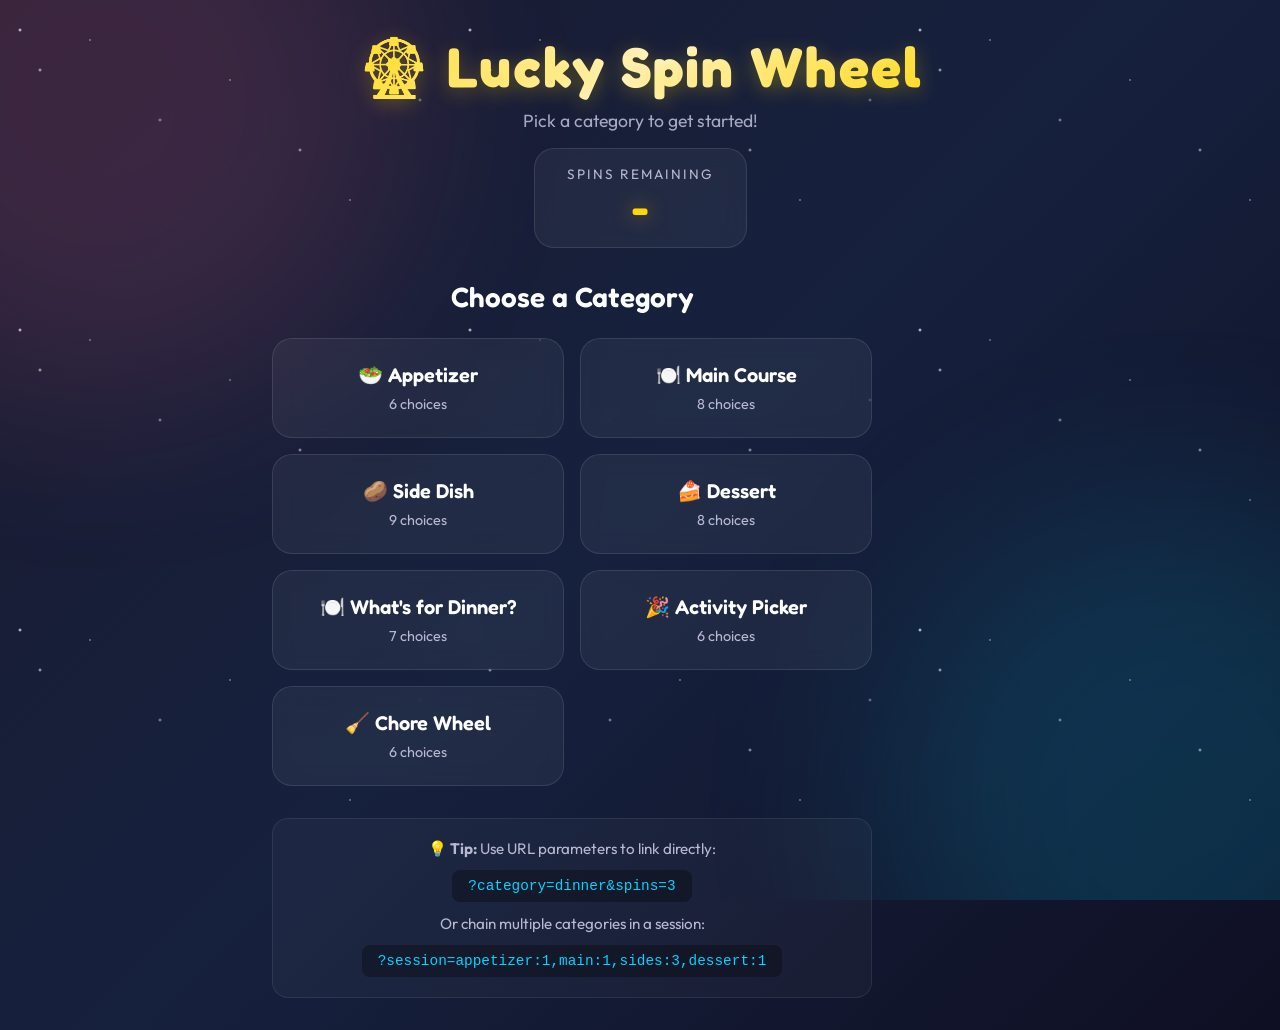
==== index.html @ d45cd981 "initial version Initial commit" ====
<!DOCTYPE html>
<html lang="en">
<head>
    <meta charset="UTF-8">
    <meta name="viewport" content="width=device-width, initial-scale=1.0">
    <title>🎡 Lucky Spin Wheel</title>
    <link rel="stylesheet" href="styles.css">
    <link href="https://fonts.googleapis.com/css2?family=Fredoka:wght@400;600;700&family=Outfit:wght@400;600&display=swap" rel="stylesheet">
</head>
<body>
    <div class="background-effects">
        <div class="spotlight spotlight-1"></div>
        <div class="spotlight spotlight-2"></div>
        <div class="stars"></div>
    </div>

    <div class="container">
        <header class="header">
            <h1 class="title" id="pageTitle">🎡 Lucky Spin Wheel</h1>
            <p class="subtitle" id="subtitle">Loading...</p>
            <div class="spin-counter">
                <span class="counter-label">Spins Remaining</span>
                <span class="counter-value" id="spinsRemaining">0</span>
            </div>
        </header>

        <!-- Category Selector (shown when no category specified) -->
        <div class="category-selector" id="categorySelector">
            <h2 class="selector-title">Choose a Category</h2>
            <div class="category-grid" id="categoryGrid"></div>
            <div class="url-hint">
                <p>💡 <strong>Tip:</strong> Use URL parameters to link directly:</p>
                <code>?category=dinner&spins=3</code>
                <p style="margin-top: 0.75rem;">Or chain multiple categories in a session:</p>
                <code>?session=appetizer:1,main:1,sides:3,dessert:1</code>
            </div>
        </div>

        <main class="main-content">
            <div class="wheel-stage">
                <div class="wheel-pointer">▼</div>
                <div class="wheel-frame">
                    <div class="wheel-glow"></div>
                    <canvas id="wheelCanvas" width="400" height="400"></canvas>
                    <div class="wheel-center">
                        <span class="center-text">SPIN!</span>
                    </div>
                </div>
            </div>

            <div class="controls">
                <button class="spin-button" id="spinBtn" disabled>
                    <span class="btn-icon">🎰</span>
                    <span class="btn-text">SPIN THE WHEEL!</span>
                </button>
                <button class="reset-button" id="resetBtn">
                    <span>🔄 Reset Game</span>
                </button>
            </div>

            <div class="results-panel" id="resultsPanel">
                <h2 class="results-title">🏆 Your Choices</h2>
                <div class="results-list" id="resultsList"></div>
            </div>
        </main>

        <!-- Winner Celebration Overlay -->
        <div class="celebration-overlay" id="celebrationOverlay">
            <div class="celebration-content">
                <div class="confetti-container" id="confettiContainer"></div>
                <div class="winner-card" id="winnerCard">
                    <div class="winner-icon" id="winnerIcon">🎉</div>
                    <h2 class="winner-title" id="winnerTitle">WINNER!</h2>
                    <p class="winner-name" id="winnerName"></p>
                    <div class="winner-buttons">
                        <button class="spin-again-btn" id="spinAgainBtn">🔄 Spin Again</button>
                        <button class="continue-btn" id="continueBtn">Continue</button>
                    </div>
                </div>
            </div>
        </div>

        <!-- Final Results Overlay -->
        <div class="final-overlay" id="finalOverlay">
            <div class="final-content">
                <div class="trophy-animation">🏆</div>
                <h2 class="final-title">All Spins Complete!</h2>
                <div class="final-results" id="finalResults"></div>
                <button class="play-again-btn" id="playAgainBtn">🎡 Play Again</button>
            </div>
        </div>
    </div>

    <script src="wheel.js"></script>
</body>
</html>
---- styles.css ----
/* ===== CSS Variables ===== */
:root {
    --bg-primary: #1a1a2e;
    --bg-secondary: #16213e;
    --accent-gold: #ffd700;
    --accent-pink: #ff6b9d;
    --accent-cyan: #00d4ff;
    --text-primary: #ffffff;
    --text-secondary: #b8b8d1;
    --shadow-glow: 0 0 40px rgba(255, 215, 0, 0.4);
    --shadow-soft: 0 10px 40px rgba(0, 0, 0, 0.4);
}

/* ===== Reset & Base ===== */
*, *::before, *::after {
    margin: 0;
    padding: 0;
    box-sizing: border-box;
}

body {
    font-family: 'Outfit', sans-serif;
    background: linear-gradient(135deg, var(--bg-primary) 0%, var(--bg-secondary) 50%, #0f0f23 100%);
    min-height: 100vh;
    color: var(--text-primary);
    overflow-x: hidden;
}

/* ===== Background Effects ===== */
.background-effects {
    position: fixed;
    inset: 0;
    pointer-events: none;
    overflow: hidden;
    z-index: 0;
}

.spotlight {
    position: absolute;
    width: 600px;
    height: 600px;
    border-radius: 50%;
    filter: blur(100px);
    opacity: 0.15;
    animation: float 8s ease-in-out infinite;
}

.spotlight-1 {
    background: var(--accent-pink);
    top: -200px;
    left: -200px;
    animation-delay: 0s;
}

.spotlight-2 {
    background: var(--accent-cyan);
    bottom: -200px;
    right: -200px;
    animation-delay: -4s;
}

@keyframes float {
    0%, 100% { transform: translate(0, 0) scale(1); }
    50% { transform: translate(50px, 30px) scale(1.1); }
}

.stars {
    position: absolute;
    inset: 0;
    background-image: 
        radial-gradient(2px 2px at 20px 30px, white, transparent),
        radial-gradient(2px 2px at 40px 70px, rgba(255,255,255,0.8), transparent),
        radial-gradient(1px 1px at 90px 40px, white, transparent),
        radial-gradient(2px 2px at 160px 120px, rgba(255,255,255,0.6), transparent),
        radial-gradient(1px 1px at 230px 80px, white, transparent),
        radial-gradient(2px 2px at 300px 150px, rgba(255,255,255,0.7), transparent),
        radial-gradient(1px 1px at 350px 200px, white, transparent),
        radial-gradient(2px 2px at 420px 100px, rgba(255,255,255,0.5), transparent);
    background-size: 450px 300px;
    animation: twinkle 5s ease-in-out infinite alternate;
}

@keyframes twinkle {
    0% { opacity: 0.3; }
    100% { opacity: 0.7; }
}

/* ===== Container ===== */
.container {
    position: relative;
    z-index: 1;
    max-width: 800px;
    margin: 0 auto;
    padding: 2rem;
    min-height: 100vh;
    display: flex;
    flex-direction: column;
}

/* ===== Header ===== */
.header {
    text-align: center;
    margin-bottom: 2rem;
}

.title {
    font-family: 'Fredoka', sans-serif;
    font-size: clamp(2rem, 6vw, 3.5rem);
    font-weight: 700;
    background: linear-gradient(135deg, var(--accent-gold) 0%, #fff5cc 50%, var(--accent-gold) 100%);
    -webkit-background-clip: text;
    background-clip: text;
    color: transparent;
    text-shadow: 0 4px 20px rgba(255, 215, 0, 0.3);
    animation: shimmer 3s ease-in-out infinite;
    letter-spacing: 2px;
}

@keyframes shimmer {
    0%, 100% { filter: brightness(1); }
    50% { filter: brightness(1.2); }
}

.subtitle {
    font-size: 1.1rem;
    color: var(--text-secondary);
    margin-top: 0.5rem;
    opacity: 0.9;
}

.spin-counter {
    display: inline-flex;
    flex-direction: column;
    align-items: center;
    background: rgba(255, 255, 255, 0.05);
    backdrop-filter: blur(10px);
    border: 1px solid rgba(255, 255, 255, 0.1);
    border-radius: 20px;
    padding: 1rem 2rem;
    margin-top: 1rem;
}

.counter-label {
    font-size: 0.85rem;
    color: var(--text-secondary);
    text-transform: uppercase;
    letter-spacing: 2px;
}

.counter-value {
    font-family: 'Fredoka', sans-serif;
    font-size: 2.5rem;
    font-weight: 700;
    color: var(--accent-gold);
    text-shadow: 0 0 20px rgba(255, 215, 0, 0.5);
}

/* ===== Main Content ===== */
.main-content {
    flex: 1;
    display: flex;
    flex-direction: column;
    align-items: center;
    gap: 2rem;
}

/* ===== Wheel Stage ===== */
.wheel-stage {
    position: relative;
    display: flex;
    justify-content: center;
    align-items: center;
}

.wheel-pointer {
    position: absolute;
    top: -20px;
    left: 50%;
    transform: translateX(-50%);
    font-size: 3rem;
    color: var(--accent-gold);
    filter: drop-shadow(0 4px 8px rgba(0, 0, 0, 0.5));
    z-index: 10;
    animation: bounce 1s ease-in-out infinite;
    transform-origin: center bottom;
}

.wheel-pointer.flick {
    animation: flick 0.08s ease-out;
}

@keyframes flick {
    0% { transform: translateX(-50%) rotate(0deg); }
    50% { transform: translateX(-50%) rotate(15deg); }
    100% { transform: translateX(-50%) rotate(0deg); }
}

@keyframes bounce {
    0%, 100% { transform: translateX(-50%) translateY(0); }
    50% { transform: translateX(-50%) translateY(5px); }
}

.wheel-frame {
    position: relative;
    width: 400px;
    height: 400px;
    border-radius: 50%;
    padding: 15px;
    background: linear-gradient(135deg, #3d3d5c 0%, #1a1a2e 100%);
    box-shadow: 
        var(--shadow-soft),
        inset 0 2px 10px rgba(255, 255, 255, 0.1),
        0 0 0 8px rgba(255, 215, 0, 0.3),
        0 0 60px rgba(255, 215, 0, 0.2);
}

.wheel-glow {
    position: absolute;
    inset: -20px;
    border-radius: 50%;
    background: radial-gradient(circle, rgba(255, 215, 0, 0.1) 0%, transparent 70%);
    pointer-events: none;
}

#wheelCanvas {
    border-radius: 50%;
    transition: transform 0.1s ease-out;
}

.wheel-center {
    position: absolute;
    top: 50%;
    left: 50%;
    transform: translate(-50%, -50%);
    width: 60px;
    height: 60px;
    border-radius: 50%;
    background: linear-gradient(135deg, var(--accent-gold) 0%, #ffed4a 50%, var(--accent-gold) 100%);
    display: flex;
    align-items: center;
    justify-content: center;
    box-shadow: 
        0 4px 20px rgba(0, 0, 0, 0.3),
        inset 0 2px 10px rgba(255, 255, 255, 0.5);
    z-index: 5;
    cursor: pointer;
    transition: transform 0.2s ease, box-shadow 0.2s ease;
}

.wheel-center:hover {
    transform: translate(-50%, -50%) scale(1.08);
    box-shadow: 
        0 6px 25px rgba(0, 0, 0, 0.4),
        inset 0 2px 10px rgba(255, 255, 255, 0.5),
        0 0 20px rgba(255, 215, 0, 0.4);
}

.wheel-center:active {
    transform: translate(-50%, -50%) scale(0.95);
}

.center-text {
    font-family: 'Fredoka', sans-serif;
    font-weight: 700;
    font-size: 0.75rem;
    color: var(--bg-primary);
    text-transform: uppercase;
    letter-spacing: 1px;
    user-select: none;
}

/* ===== Controls ===== */
.controls {
    display: flex;
    flex-direction: column;
    align-items: center;
    gap: 1rem;
}

.spin-button {
    display: flex;
    align-items: center;
    gap: 0.75rem;
    padding: 1.25rem 3rem;
    font-family: 'Fredoka', sans-serif;
    font-size: 1.5rem;
    font-weight: 700;
    color: var(--bg-primary);
    background: linear-gradient(135deg, var(--accent-gold) 0%, #ffed4a 50%, var(--accent-gold) 100%);
    border: none;
    border-radius: 60px;
    cursor: pointer;
    box-shadow: 
        0 8px 30px rgba(255, 215, 0, 0.4),
        inset 0 2px 10px rgba(255, 255, 255, 0.5);
    transition: all 0.3s ease;
    text-transform: uppercase;
    letter-spacing: 2px;
}

.spin-button:hover:not(:disabled) {
    transform: translateY(-3px) scale(1.02);
    box-shadow: 
        0 12px 40px rgba(255, 215, 0, 0.5),
        inset 0 2px 10px rgba(255, 255, 255, 0.5);
}

.spin-button:active:not(:disabled) {
    transform: translateY(0) scale(0.98);
}

.spin-button:disabled {
    opacity: 0.5;
    cursor: not-allowed;
    animation: none;
}

.spin-button:not(:disabled) {
    animation: pulse-glow 2s ease-in-out infinite;
}

@keyframes pulse-glow {
    0%, 100% { box-shadow: 0 8px 30px rgba(255, 215, 0, 0.4), inset 0 2px 10px rgba(255, 255, 255, 0.5); }
    50% { box-shadow: 0 8px 50px rgba(255, 215, 0, 0.6), inset 0 2px 10px rgba(255, 255, 255, 0.5); }
}

.btn-icon {
    font-size: 1.75rem;
}

.reset-button {
    padding: 0.75rem 1.5rem;
    font-family: 'Outfit', sans-serif;
    font-size: 1rem;
    font-weight: 600;
    color: var(--text-secondary);
    background: rgba(255, 255, 255, 0.05);
    border: 1px solid rgba(255, 255, 255, 0.1);
    border-radius: 30px;
    cursor: pointer;
    transition: all 0.3s ease;
}

.reset-button:hover {
    background: rgba(255, 255, 255, 0.1);
    color: var(--text-primary);
    border-color: rgba(255, 255, 255, 0.2);
}

/* ===== Results Panel ===== */
.results-panel {
    width: 100%;
    max-width: 500px;
    background: rgba(255, 255, 255, 0.03);
    backdrop-filter: blur(10px);
    border: 1px solid rgba(255, 255, 255, 0.08);
    border-radius: 24px;
    padding: 1.5rem;
    margin-top: 1rem;
}

.results-title {
    font-family: 'Fredoka', sans-serif;
    font-size: 1.5rem;
    font-weight: 600;
    color: var(--accent-gold);
    text-align: center;
    margin-bottom: 1rem;
}

.results-list {
    display: flex;
    flex-wrap: wrap;
    gap: 0.75rem;
    justify-content: center;
    min-height: 50px;
}

.result-item {
    display: flex;
    align-items: center;
    gap: 0.5rem;
    padding: 0.6rem 1rem;
    background: rgba(255, 255, 255, 0.08);
    border-radius: 30px;
    font-size: 0.95rem;
    animation: pop-in 0.4s cubic-bezier(0.68, -0.55, 0.265, 1.55);
    border: 1px solid rgba(255, 255, 255, 0.1);
}

.result-item.prize {
    background: linear-gradient(135deg, rgba(255, 215, 0, 0.15) 0%, rgba(255, 215, 0, 0.05) 100%);
    border-color: rgba(255, 215, 0, 0.3);
}

.result-item.non-prize {
    background: rgba(150, 150, 150, 0.1);
    border-color: rgba(150, 150, 150, 0.2);
}

.result-icon {
    font-size: 1.2rem;
}

@keyframes pop-in {
    0% { transform: scale(0); opacity: 0; }
    100% { transform: scale(1); opacity: 1; }
}

/* ===== Celebration Overlay ===== */
.celebration-overlay {
    position: fixed;
    inset: 0;
    background: rgba(0, 0, 0, 0.8);
    display: flex;
    align-items: center;
    justify-content: center;
    z-index: 100;
    opacity: 0;
    visibility: hidden;
    transition: all 0.3s ease;
}

.celebration-overlay.active {
    opacity: 1;
    visibility: visible;
}

.celebration-content {
    position: relative;
    width: 100%;
    height: 100%;
    display: flex;
    align-items: center;
    justify-content: center;
}

.confetti-container {
    position: absolute;
    inset: 0;
    pointer-events: none;
    overflow: hidden;
}

.confetti {
    position: absolute;
    width: 10px;
    height: 10px;
    top: -20px;
    animation: confetti-fall 3s linear forwards;
}

@keyframes confetti-fall {
    0% {
        transform: translateY(0) rotate(0deg);
        opacity: 1;
    }
    100% {
        transform: translateY(100vh) rotate(720deg);
        opacity: 0;
    }
}

.winner-card {
    background: linear-gradient(135deg, var(--bg-secondary) 0%, var(--bg-primary) 100%);
    border: 2px solid rgba(255, 215, 0, 0.3);
    border-radius: 32px;
    padding: 3rem;
    text-align: center;
    box-shadow: 
        0 20px 60px rgba(0, 0, 0, 0.5),
        0 0 100px rgba(255, 215, 0, 0.2);
    animation: card-pop 0.5s cubic-bezier(0.68, -0.55, 0.265, 1.55);
    max-width: 400px;
    margin: 1rem;
}

@keyframes card-pop {
    0% { transform: scale(0.5); opacity: 0; }
    100% { transform: scale(1); opacity: 1; }
}

.winner-icon {
    font-size: 5rem;
    margin-bottom: 1rem;
    animation: bounce-icon 0.6s ease-in-out infinite alternate;
}

@keyframes bounce-icon {
    0% { transform: scale(1) rotate(-5deg); }
    100% { transform: scale(1.1) rotate(5deg); }
}

.winner-card.non-prize .winner-icon {
    animation: wobble 0.5s ease-in-out;
}

@keyframes wobble {
    0%, 100% { transform: rotate(0); }
    25% { transform: rotate(-10deg); }
    75% { transform: rotate(10deg); }
}

.winner-title {
    font-family: 'Fredoka', sans-serif;
    font-size: 2.5rem;
    font-weight: 700;
    background: linear-gradient(135deg, var(--accent-gold) 0%, #fff5cc 100%);
    -webkit-background-clip: text;
    background-clip: text;
    color: transparent;
    margin-bottom: 0.5rem;
}

.winner-card.non-prize .winner-title {
    background: linear-gradient(135deg, #a0a0a0 0%, #d0d0d0 100%);
    -webkit-background-clip: text;
    background-clip: text;
}

.winner-name {
    font-family: 'Fredoka', sans-serif;
    font-size: 1.75rem;
    font-weight: 600;
    color: var(--text-primary);
    margin-bottom: 2rem;
}

.winner-buttons {
    display: flex;
    gap: 1rem;
    justify-content: center;
    flex-wrap: wrap;
}

.spin-again-btn {
    display: none;
    padding: 1rem 2rem;
    font-family: 'Fredoka', sans-serif;
    font-size: 1rem;
    font-weight: 600;
    color: var(--text-primary);
    background: rgba(255, 255, 255, 0.1);
    border: 2px solid rgba(255, 255, 255, 0.3);
    border-radius: 40px;
    cursor: pointer;
    transition: all 0.3s ease;
}

.spin-again-btn.visible {
    display: block;
}

.spin-again-btn:hover {
    background: rgba(255, 255, 255, 0.2);
    border-color: rgba(255, 255, 255, 0.5);
    transform: translateY(-2px);
}

.continue-btn {
    padding: 1rem 2.5rem;
    font-family: 'Fredoka', sans-serif;
    font-size: 1.1rem;
    font-weight: 600;
    color: var(--bg-primary);
    background: linear-gradient(135deg, var(--accent-gold) 0%, #ffed4a 100%);
    border: none;
    border-radius: 40px;
    cursor: pointer;
    transition: all 0.3s ease;
    box-shadow: 0 4px 20px rgba(255, 215, 0, 0.3);
}

.continue-btn:hover {
    transform: translateY(-2px);
    box-shadow: 0 6px 30px rgba(255, 215, 0, 0.4);
}

/* ===== Final Overlay ===== */
.final-overlay {
    position: fixed;
    inset: 0;
    background: rgba(0, 0, 0, 0.9);
    display: flex;
    align-items: center;
    justify-content: center;
    z-index: 100;
    opacity: 0;
    visibility: hidden;
    transition: all 0.3s ease;
}

.final-overlay.active {
    opacity: 1;
    visibility: visible;
}

.final-content {
    background: linear-gradient(135deg, var(--bg-secondary) 0%, var(--bg-primary) 100%);
    border: 2px solid rgba(255, 215, 0, 0.3);
    border-radius: 32px;
    padding: 3rem;
    text-align: center;
    max-width: 500px;
    margin: 1rem;
    box-shadow: 
        0 20px 60px rgba(0, 0, 0, 0.5),
        0 0 100px rgba(255, 215, 0, 0.2);
    animation: card-pop 0.5s cubic-bezier(0.68, -0.55, 0.265, 1.55);
}

.trophy-animation {
    font-size: 5rem;
    animation: trophy-bounce 1s ease-in-out infinite;
    margin-bottom: 1rem;
}

@keyframes trophy-bounce {
    0%, 100% { transform: translateY(0) scale(1); }
    50% { transform: translateY(-10px) scale(1.1); }
}

.final-title {
    font-family: 'Fredoka', sans-serif;
    font-size: 2rem;
    font-weight: 700;
    background: linear-gradient(135deg, var(--accent-gold) 0%, #fff5cc 100%);
    -webkit-background-clip: text;
    background-clip: text;
    color: transparent;
    margin-bottom: 1.5rem;
}

.final-results {
    display: flex;
    flex-wrap: wrap;
    gap: 0.75rem;
    justify-content: center;
    margin-bottom: 2rem;
}

.final-result-item {
    display: flex;
    align-items: center;
    gap: 0.5rem;
    padding: 0.75rem 1.25rem;
    background: rgba(255, 255, 255, 0.08);
    border-radius: 30px;
    font-size: 1rem;
    border: 1px solid rgba(255, 255, 255, 0.1);
    animation: stagger-in 0.4s cubic-bezier(0.68, -0.55, 0.265, 1.55) backwards;
}

.final-result-item.prize {
    background: linear-gradient(135deg, rgba(255, 215, 0, 0.15) 0%, rgba(255, 215, 0, 0.05) 100%);
    border-color: rgba(255, 215, 0, 0.3);
}

.final-result-item.non-prize {
    background: rgba(150, 150, 150, 0.1);
    border-color: rgba(150, 150, 150, 0.2);
}

@keyframes stagger-in {
    0% { transform: translateY(20px); opacity: 0; }
    100% { transform: translateY(0); opacity: 1; }
}

.play-again-btn {
    padding: 1rem 2.5rem;
    font-family: 'Fredoka', sans-serif;
    font-size: 1.2rem;
    font-weight: 600;
    color: var(--bg-primary);
    background: linear-gradient(135deg, var(--accent-gold) 0%, #ffed4a 100%);
    border: none;
    border-radius: 40px;
    cursor: pointer;
    transition: all 0.3s ease;
    box-shadow: 0 4px 20px rgba(255, 215, 0, 0.3);
}

.play-again-btn:hover {
    transform: translateY(-2px);
    box-shadow: 0 6px 30px rgba(255, 215, 0, 0.4);
}

/* ===== Spinning State ===== */
.wheel-frame.spinning .wheel-glow {
    animation: glow-pulse 0.2s ease-in-out infinite;
}

@keyframes glow-pulse {
    0%, 100% { opacity: 0.5; }
    50% { opacity: 1; }
}

/* ===== Responsive ===== */
@media (max-width: 500px) {
    .container {
        padding: 1rem;
    }
    
    .wheel-frame {
        width: 320px;
        height: 320px;
    }
    
    #wheelCanvas {
        width: 290px;
        height: 290px;
    }
    
    .wheel-center {
        width: 50px;
        height: 50px;
    }
    
    .wheel-center:hover {
        transform: translate(-50%, -50%) scale(1.08);
    }
    
    .center-text {
        font-size: 0.65rem;
    }
    
    .spin-button {
        padding: 1rem 2rem;
        font-size: 1.2rem;
    }
    
    .winner-card, .final-content {
        padding: 2rem;
    }
    
    .category-grid {
        grid-template-columns: 1fr;
    }
}

/* ===== Category Selector ===== */
.category-selector {
    width: 100%;
    max-width: 600px;
    text-align: center;
    animation: fade-in 0.5s ease;
}

.category-selector.hidden {
    display: none;
}

@keyframes fade-in {
    from { opacity: 0; transform: translateY(20px); }
    to { opacity: 1; transform: translateY(0); }
}

.selector-title {
    font-family: 'Fredoka', sans-serif;
    font-size: 1.75rem;
    font-weight: 600;
    color: var(--text-primary);
    margin-bottom: 1.5rem;
}

.category-grid {
    display: grid;
    grid-template-columns: repeat(auto-fit, minmax(200px, 1fr));
    gap: 1rem;
    margin-bottom: 2rem;
}

.category-card {
    background: rgba(255, 255, 255, 0.05);
    backdrop-filter: blur(10px);
    border: 1px solid rgba(255, 255, 255, 0.1);
    border-radius: 20px;
    padding: 1.5rem;
    cursor: pointer;
    transition: all 0.3s ease;
    text-align: center;
}

.category-card:hover {
    background: rgba(255, 255, 255, 0.1);
    border-color: rgba(255, 215, 0, 0.3);
    transform: translateY(-4px);
    box-shadow: 0 10px 30px rgba(0, 0, 0, 0.3);
}

.category-card-title {
    font-family: 'Fredoka', sans-serif;
    font-size: 1.25rem;
    font-weight: 600;
    color: var(--text-primary);
    margin-bottom: 0.5rem;
}

.category-card-count {
    font-size: 0.9rem;
    color: var(--text-secondary);
}

.url-hint {
    background: rgba(255, 255, 255, 0.03);
    border: 1px solid rgba(255, 255, 255, 0.08);
    border-radius: 16px;
    padding: 1.25rem;
    margin-top: 1rem;
}

.url-hint p {
    margin-bottom: 0.75rem;
    color: var(--text-secondary);
    font-size: 0.95rem;
}

.url-hint code {
    display: inline-block;
    background: rgba(0, 0, 0, 0.3);
    color: var(--accent-cyan);
    padding: 0.5rem 1rem;
    border-radius: 8px;
    font-family: 'Courier New', monospace;
    font-size: 0.9rem;
}

/* ===== Spins Input ===== */
.spins-input-container {
    display: flex;
    align-items: center;
    justify-content: center;
    gap: 1rem;
    margin-top: 1rem;
}

.spins-input-container label {
    font-size: 1rem;
    color: var(--text-secondary);
}

.spins-input {
    width: 80px;
    padding: 0.5rem 1rem;
    font-family: 'Fredoka', sans-serif;
    font-size: 1.25rem;
    font-weight: 600;
    text-align: center;
    color: var(--text-primary);
    background: rgba(255, 255, 255, 0.1);
    border: 2px solid rgba(255, 215, 0, 0.3);
    border-radius: 12px;
    outline: none;
    transition: all 0.3s ease;
}

.spins-input:focus {
    border-color: var(--accent-gold);
    box-shadow: 0 0 20px rgba(255, 215, 0, 0.2);
}

.spins-input::-webkit-inner-spin-button,
.spins-input::-webkit-outer-spin-button {
    opacity: 1;
}

/* Hide wheel stage when showing selector */
.wheel-stage.hidden,
.controls.hidden,
.results-panel.hidden {
    display: none;
}
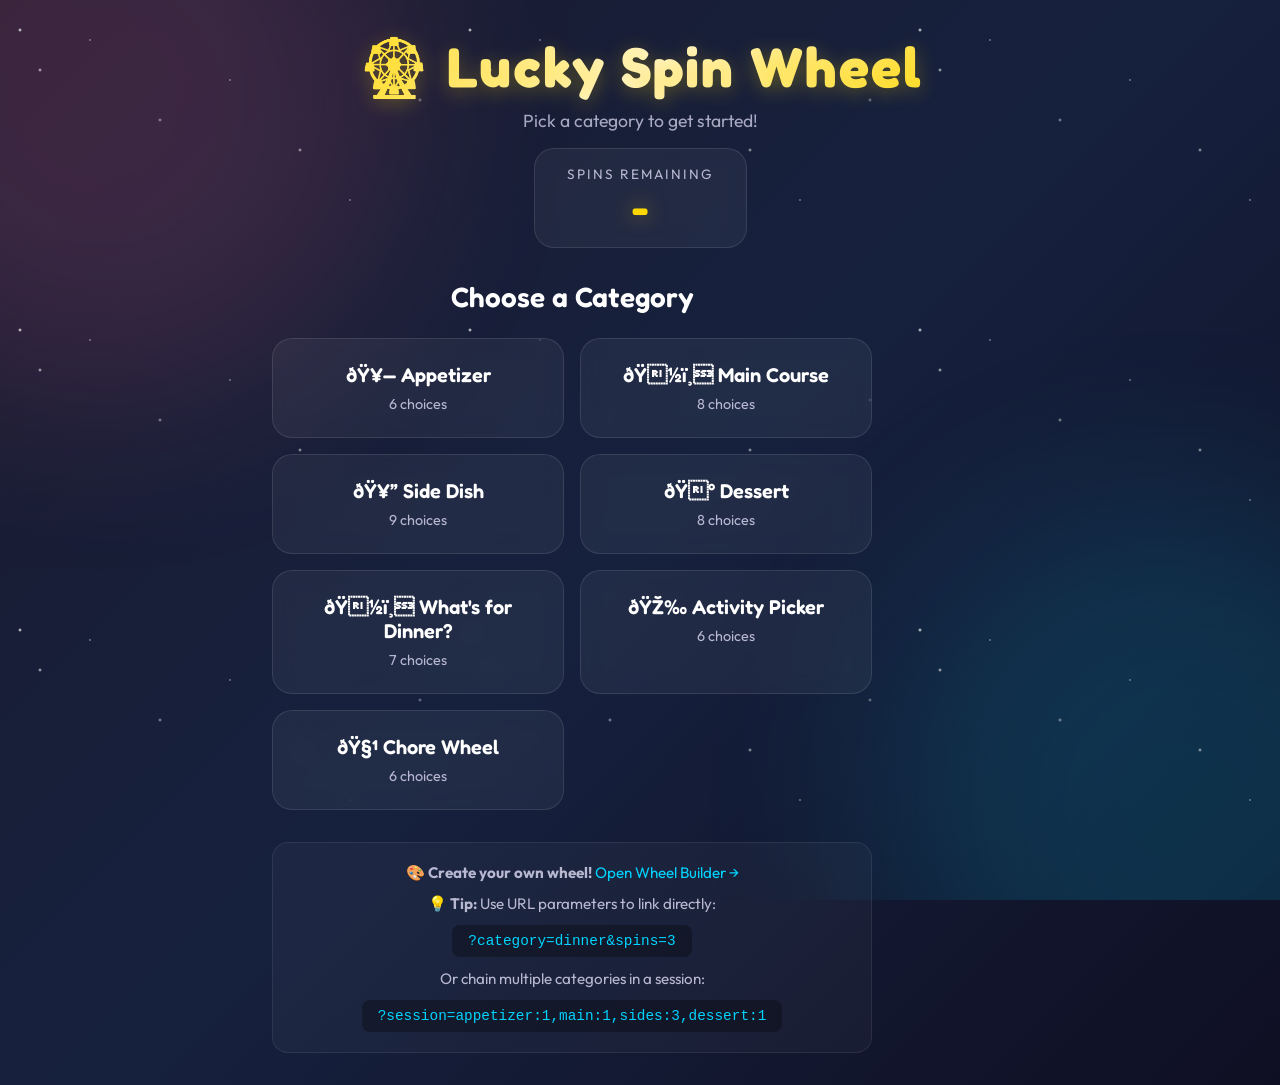
==== commit 8b25a82a: "fix issues with emoji format" ====
--- a/index.html
+++ b/index.html
@@ -29,6 +29,7 @@
             <h2 class="selector-title">Choose a Category</h2>
             <div class="category-grid" id="categoryGrid"></div>
             <div class="url-hint">
+                <p>🎨 <strong>Create your own wheel!</strong> <a href="wheel-builder.html" style="color: var(--accent-cyan); text-decoration: none;">Open Wheel Builder →</a></p>
                 <p>💡 <strong>Tip:</strong> Use URL parameters to link directly:</p>
                 <code>?category=dinner&spins=3</code>
                 <p style="margin-top: 0.75rem;">Or chain multiple categories in a session:</p>
